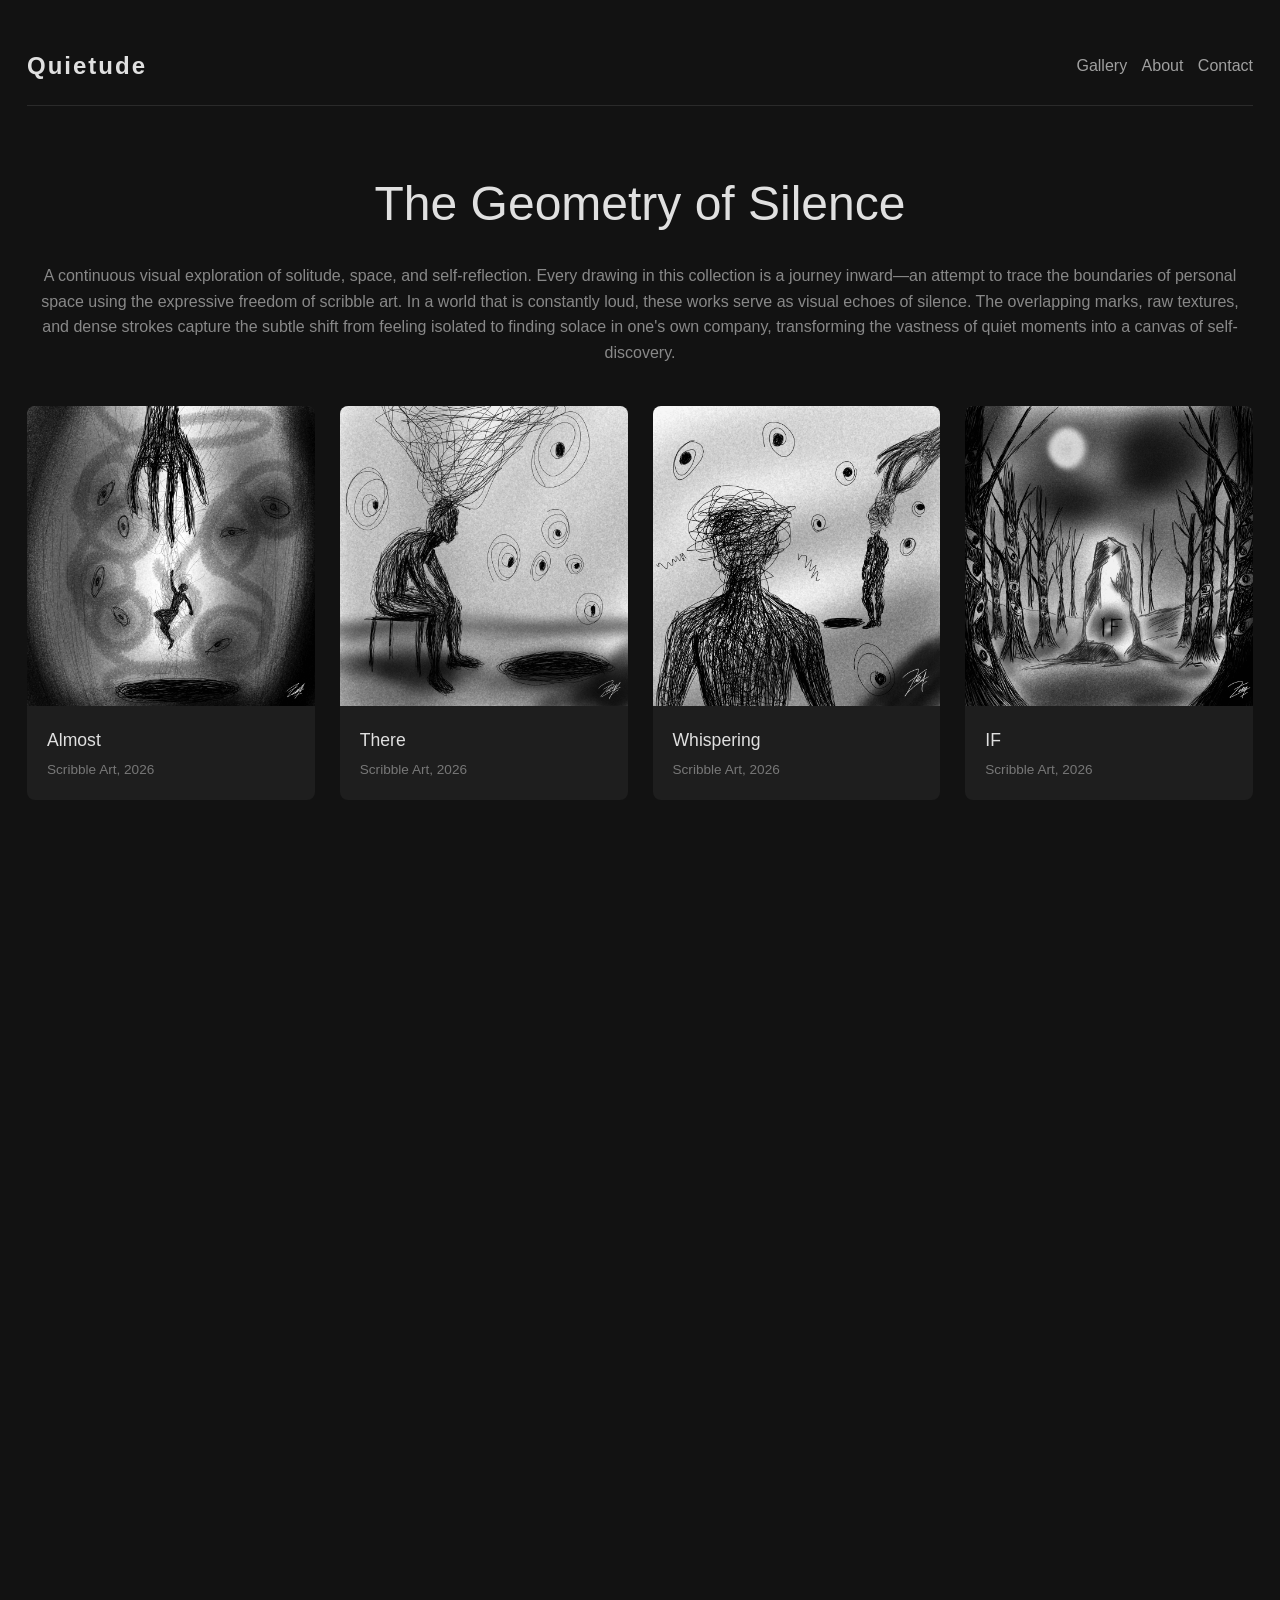
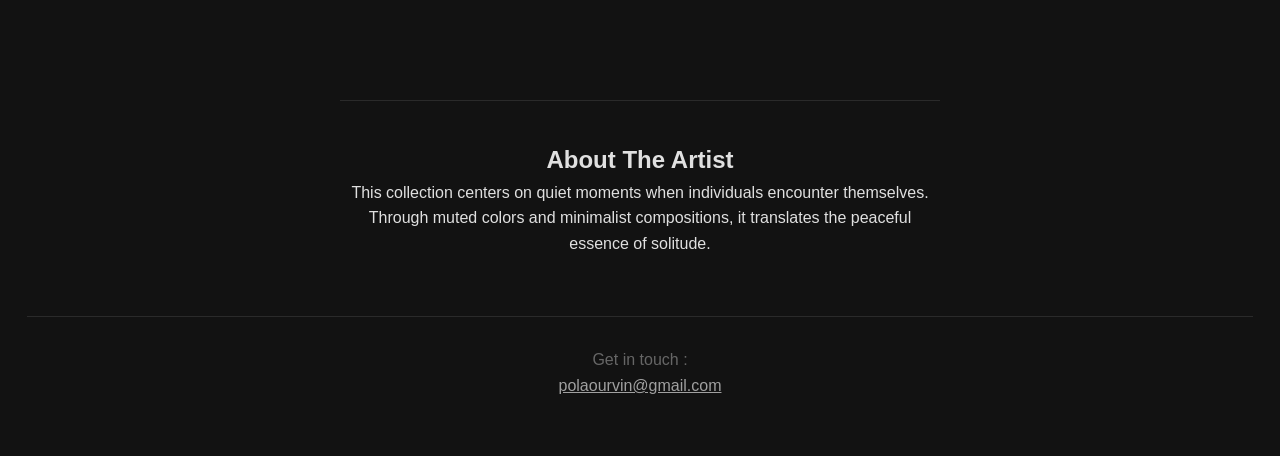
==== index.html @ fce466bd "Add files via upload" ====
<!DOCTYPE html>
<html lang="id">
<head>
  <meta charset="UTF-8">
  <meta name="viewport" content="width=device-width, initial-scale=1.0">
  <title>Portofolio Seni - Menyendiri</title>
  <link rel="stylesheet" href="style.css">
</head>
<body>

  <header>
    <h1 class="logo">Quietude</h1>
    <nav>
      <a href="#gallery">Gallery</a>
      <a href="#about">About</a>
      <a href="#contact">Contact</a>
    </nav>
  </header>

  <section class="hero">
    <h2>The Geometry of Silence</h2>
    <p> A continuous visual exploration of solitude, space, and self-reflection.
      Every drawing in this collection is a journey inward—an attempt to trace the boundaries of personal space using the expressive freedom of scribble art.
      In a world that is constantly loud, these works serve as visual echoes of silence.
      The overlapping marks, raw textures, and dense strokes capture the subtle shift from feeling isolated to finding solace in one's own company, transforming the vastness of quiet moments into a canvas of self-discovery.</p>
  </section>

  <main id="gallery" class="gallery-container">
    <div class="card">
      <img src="art01.png" alt="Lukisan Keheningan 1">
      <div class="card-info">
        <h3>Almost</h3>
        <p>Scribble Art, 2026</p>
      </div>
    </div>

    <div class="card">
      <img src="art02.png" alt="Lukisan Keheningan 2">
      <div class="card-info">
        <h3>There</h3>
        <p>Scribble Art, 2026</p>
      </div>
    </div>

    <div class="card">
      <img src="art03.png" alt="Lukisan Keheningan 3">
      <div class="card-info">
        <h3>Whispering</h3>
        <p>Scribble Art, 2026</p>
      </div>
    </div>

    <div class="card">
      <img src="art04.png" alt="Lukisan Keheningan 3">
      <div class="card-info">
        <h3>IF</h3>
        <p>Scribble Art, 2026</p>
      </div>
    </div>

    <div class="card">
      <img src="art05.png" alt="Lukisan Keheningan 3">
      <div class="card-info">
        <h3>Lone Wolf</h3>
        <p>Scribble Art, 2026</p>
      </div>
    </div>

    <div class="card">
      <img src="art06.png" alt="Lukisan Keheningan 3">
      <div class="card-info">
        <h3>The Lonely Fortress</h3>
        <p>Scribble Art, 2026</p>
      </div>
    </div>

    <div class="card">
      <img src="art07.png" alt="Lukisan Keheningan 3">
      <div class="card-info">
        <h3>Reflection</h3>
        <p>Scribble Art, 2026</p>
      </div>
    </div>

    <div class="card">
      <img src="art08.png" alt="Lukisan Keheningan 3">
      <div class="card-info">
        <h3>The Unspoken Key</h3>
        <p>Scribble Art, 2026</p>
      </div>
    </div>

    <div class="card">
      <img src="art09.png" alt="Lukisan Keheningan 3">
      <div class="card-info">
        <h3>Hold It</h3>
        <p>Scribble Art, 2026</p>
      </div>
    </div>

    <div class="card">
      <img src="art10.png" alt="Lukisan Keheningan 3">
      <div class="card-info">
        <h3>The Inner Monolith</h3>
        <p>Scribble Art, 2026</p>
      </div>
    </div>

    <div class="card">
      <img src="art11.png" alt="Lukisan Keheningan 3">
      <div class="card-info">
        <h3>The Rooted Isolation</h3>
        <p>Scribble Art, 2026</p>
      </div>
    </div>
  </main>

  <section id="about" class="about-section">
    <h2>About The Artist</h2>
    <p> This collection centers on quiet moments when individuals encounter themselves. 
      Through muted colors and minimalist compositions, it translates the peaceful essence of solitude.</p>
  </section>

  <footer id="contact">
    <p>Get in touch :</p>
    <a href="mailto:polaourvin@gmail.com" class="contact-link">polaourvin@gmail.com</a>
  </footer>
  
  <!-- Hubungkan berkas JavaScript di sini -->
  <script src="./script.js"></script>

  
</body>
</html>
---- style.css ----
/* Reset & Pengaturan Dasar (Tema Dark Mode / Menyendiri) */
* {
  margin: 0;
  padding: 0;
  box-sizing: border-box;
}

body {
  font-family: 'Segoe UI', Tahoma, Geneva, Verdana, sans-serif;
  background-color: #121212;
  color: #e0e0e0;
  line-height: 1.6;
  padding: 27px;
}

/* Header & Navigasi */
header {
  display: flex;
  justify-content: space-between;
  align-items: center;
  padding: 20px 0;
  border-bottom: 1px solid #2a2a2a;
}

.logo {
  font-size: 1.5rem;
  font-weight: 600;
  letter-spacing: 2px;
}

nav a {
  color: #a0a0a0;
  text-decoration: none;
  margin-left: 10px;
  transition: color 0.3s;
}

nav a:hover {
  color: #ffffff;
}

/* Hero Section */
.hero {
  text-align: center;
  margin: 60px 0 40px;
}

.hero h2 {
  font-size: 3rem;
  font-weight: 500;
  margin-bottom: 20px;
}

.hero p {
  color: #888888;
}

/* Tata Letak Galeri (Responsif Grid) */
.gallery-container {
  display: grid;
  grid-template-columns: repeat(auto-fit, minmax(280px, 1fr));
  gap: 25px;
  margin-bottom: 60px;
}

.card {
  background-color: #1e1e1e;
  border-radius: 8px;
  overflow: hidden;
  transition: transform 0.3s ease, box-shadow 0.3s ease;
}

.card:hover {
  transform: translateY(-5px);
  box-shadow: 0 10px 20px rgba(0, 0, 0, 0.5);
}

.card img {
  width: 100%;
  height: 300px;
  object-fit: cover;
  display: block;
}

.card-info {
  padding: 20px;
}

.card-info h3 {
  font-size: 1.1rem;
  font-weight: 400;
}

.card-info p {
  font-size: 0.85rem;
  color: #777777;
  margin-top: 5px;
}

/* Tentang Seniman & Footer */
.about-section {
  max-width: 600px;
  margin: 0 auto 60px;
  text-align: center;
  border-top: 1px solid #2a2a2a;
  padding-top: 40px;
}

footer {
  text-align: center;
  padding: 30px 0;
  color: #666666;
  border-top: 1px solid #2a2a2a;
}

.contact-link {
  color: #a0a0a0;
  text-decoration: underline;
}

/* Efek Transisi Animasi untuk Kartu Galeri */
.card {
  opacity: 0;
  transform: translateY(30px);
  transition: opacity 0.8s ease-out, transform 0.8s ease-out;
}

/* Status saat kartu masuk ke area layar HP */
.card.show {
  opacity: 1;
  transform: translateY(0);
}
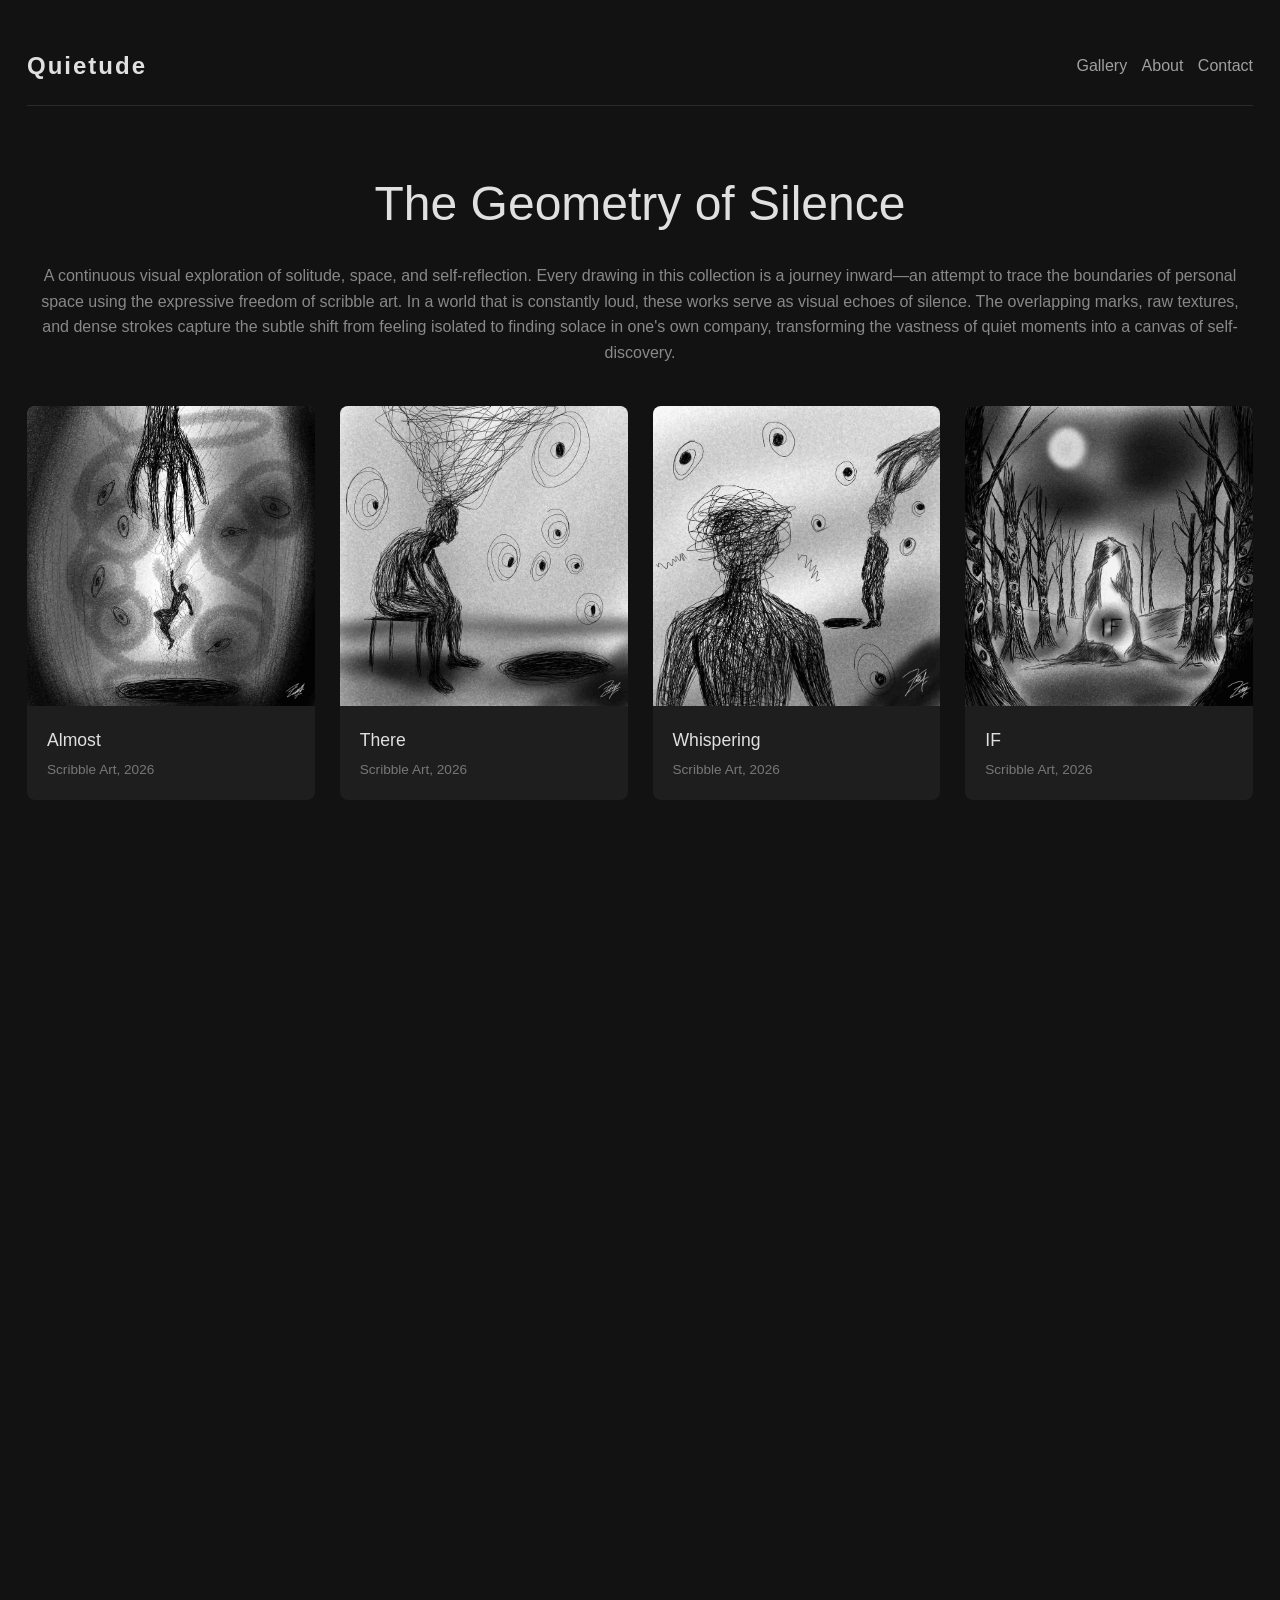
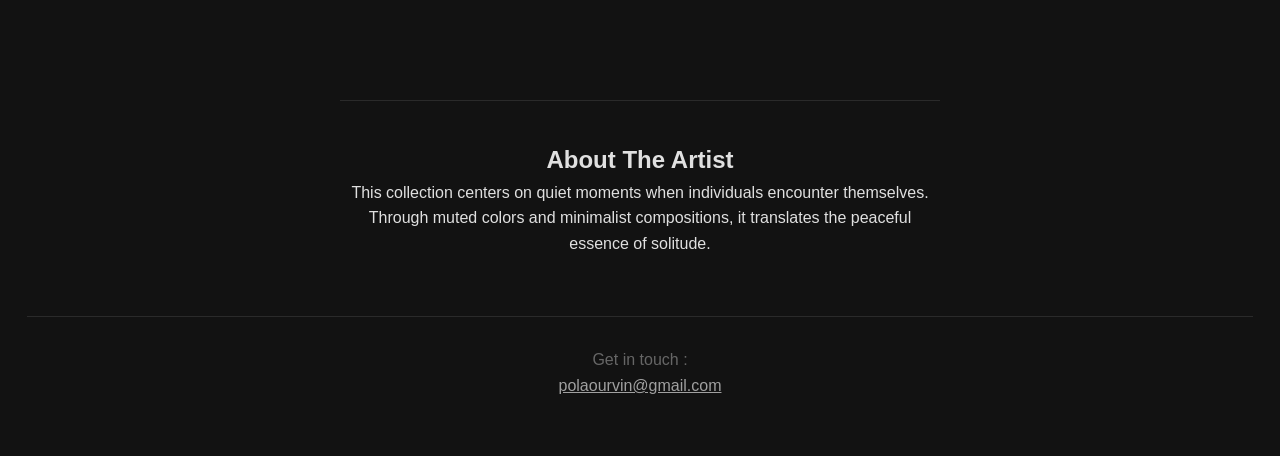
==== commit 00407ef5: "Add files via upload" ====
--- a/index.html
+++ b/index.html
@@ -27,7 +27,7 @@
 
   <main id="gallery" class="gallery-container">
     <div class="card">
-      <img src="art01.png" alt="Lukisan Keheningan 1">
+      <img src="art01.jpg" alt="Lukisan Keheningan 1">
       <div class="card-info">
         <h3>Almost</h3>
         <p>Scribble Art, 2026</p>
@@ -35,7 +35,7 @@
     </div>
 
     <div class="card">
-      <img src="art02.png" alt="Lukisan Keheningan 2">
+      <img src="art02.jpg" alt="Lukisan Keheningan 2">
       <div class="card-info">
         <h3>There</h3>
         <p>Scribble Art, 2026</p>
@@ -43,7 +43,7 @@
     </div>
 
     <div class="card">
-      <img src="art03.png" alt="Lukisan Keheningan 3">
+      <img src="art03.jpg" alt="Lukisan Keheningan 3">
       <div class="card-info">
         <h3>Whispering</h3>
         <p>Scribble Art, 2026</p>
@@ -51,7 +51,7 @@
     </div>
 
     <div class="card">
-      <img src="art04.png" alt="Lukisan Keheningan 3">
+      <img src="art04.jpg" alt="Lukisan Keheningan 3">
       <div class="card-info">
         <h3>IF</h3>
         <p>Scribble Art, 2026</p>
@@ -59,7 +59,7 @@
     </div>
 
     <div class="card">
-      <img src="art05.png" alt="Lukisan Keheningan 3">
+      <img src="art05.jpg" alt="Lukisan Keheningan 3">
       <div class="card-info">
         <h3>Lone Wolf</h3>
         <p>Scribble Art, 2026</p>
@@ -67,7 +67,7 @@
     </div>
 
     <div class="card">
-      <img src="art06.png" alt="Lukisan Keheningan 3">
+      <img src="art06.jpg" alt="Lukisan Keheningan 3">
       <div class="card-info">
         <h3>The Lonely Fortress</h3>
         <p>Scribble Art, 2026</p>
@@ -75,7 +75,7 @@
     </div>
 
     <div class="card">
-      <img src="art07.png" alt="Lukisan Keheningan 3">
+      <img src="art07.jpg" alt="Lukisan Keheningan 3">
       <div class="card-info">
         <h3>Reflection</h3>
         <p>Scribble Art, 2026</p>
@@ -83,7 +83,7 @@
     </div>
 
     <div class="card">
-      <img src="art08.png" alt="Lukisan Keheningan 3">
+      <img src="art08.jpg" alt="Lukisan Keheningan 3">
       <div class="card-info">
         <h3>The Unspoken Key</h3>
         <p>Scribble Art, 2026</p>
@@ -91,7 +91,7 @@
     </div>
 
     <div class="card">
-      <img src="art09.png" alt="Lukisan Keheningan 3">
+      <img src="art09.jpg" alt="Lukisan Keheningan 3">
       <div class="card-info">
         <h3>Hold It</h3>
         <p>Scribble Art, 2026</p>
@@ -99,7 +99,7 @@
     </div>
 
     <div class="card">
-      <img src="art10.png" alt="Lukisan Keheningan 3">
+      <img src="art10.jpg" alt="Lukisan Keheningan 3">
       <div class="card-info">
         <h3>The Inner Monolith</h3>
         <p>Scribble Art, 2026</p>
@@ -107,7 +107,7 @@
     </div>
 
     <div class="card">
-      <img src="art11.png" alt="Lukisan Keheningan 3">
+      <img src="art11.jpg" alt="Lukisan Keheningan 3">
       <div class="card-info">
         <h3>The Rooted Isolation</h3>
         <p>Scribble Art, 2026</p>
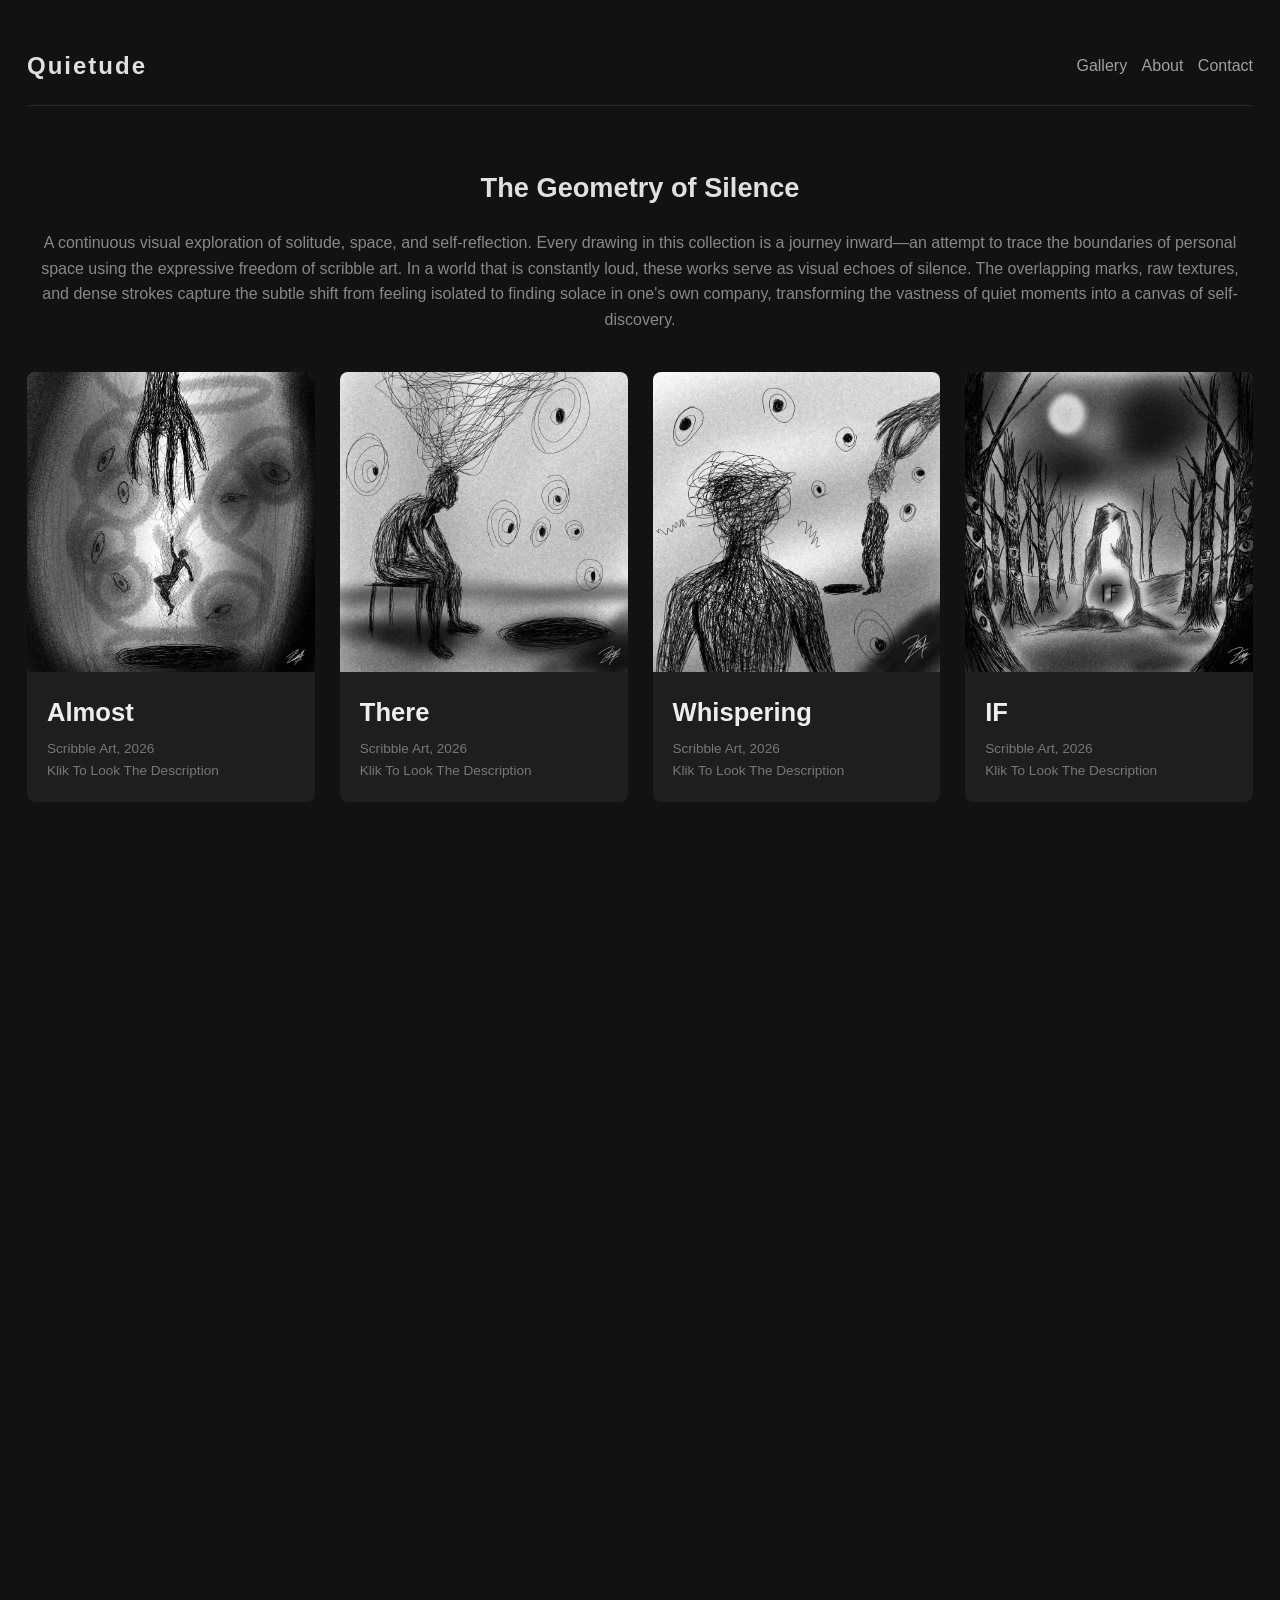
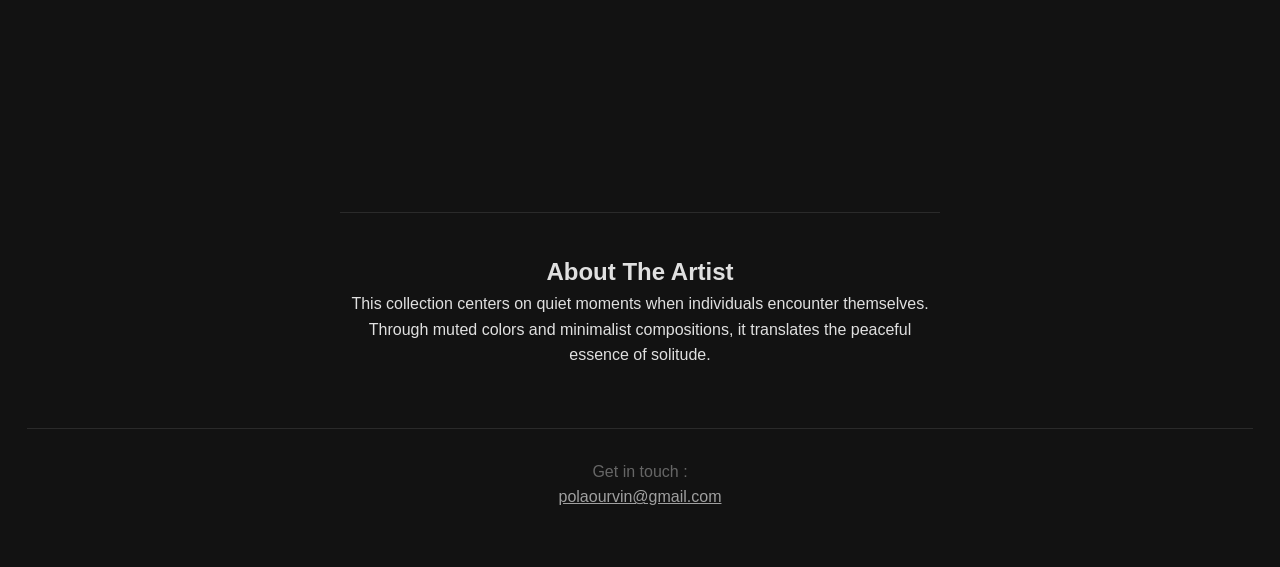
==== commit 494bc8f0: "Add files via upload" ====
--- a/index.html
+++ b/index.html
@@ -26,93 +26,104 @@
   </section>
 
   <main id="gallery" class="gallery-container">
-    <div class="card">
+    <a href="detail.html?id=1" class="card">
       <img src="art01.jpg" alt="Lukisan Keheningan 1">
       <div class="card-info">
         <h3>Almost</h3>
         <p>Scribble Art, 2026</p>
+        <h4>Klik To Look The Description</h4>
       </div>
-    </div>
+    </a>
 
-    <div class="card">
+    <a href="detail.html?id=2" class="card">
       <img src="art02.jpg" alt="Lukisan Keheningan 2">
       <div class="card-info">
         <h3>There</h3>
         <p>Scribble Art, 2026</p>
+        <h4>Klik To Look The Description</h4>
       </div>
-    </div>
+    </a>
 
-    <div class="card">
+    <a href="detail.html?id=3" class="card">
       <img src="art03.jpg" alt="Lukisan Keheningan 3">
       <div class="card-info">
         <h3>Whispering</h3>
         <p>Scribble Art, 2026</p>
+        <h4>Klik To Look The Description</h4>
       </div>
-    </div>
+    </>
 
-    <div class="card">
+    <a href="detail.html?id=4" class="card">
       <img src="art04.jpg" alt="Lukisan Keheningan 3">
       <div class="card-info">
         <h3>IF</h3>
         <p>Scribble Art, 2026</p>
+        <h4>Klik To Look The Description</h4>
       </div>
-    </div>
+    </a>
 
-    <div class="card">
+    <a href="detail.html?id=5" class="card">
       <img src="art05.jpg" alt="Lukisan Keheningan 3">
       <div class="card-info">
         <h3>Lone Wolf</h3>
         <p>Scribble Art, 2026</p>
+        <h4>Klik To Look The Description</h4>
       </div>
-    </div>
+    </a>
 
-    <div class="card">
+    <a href="detail.html?id=6" class="card">
       <img src="art06.jpg" alt="Lukisan Keheningan 3">
       <div class="card-info">
         <h3>The Lonely Fortress</h3>
         <p>Scribble Art, 2026</p>
+        <h4>Klik To Look The Description</h4>
       </div>
-    </div>
+    </a>
 
-    <div class="card">
+    <a href="detail.html?id=7" class="card">
       <img src="art07.jpg" alt="Lukisan Keheningan 3">
       <div class="card-info">
         <h3>Reflection</h3>
         <p>Scribble Art, 2026</p>
+        <h4>Klik To Look The Description</h4>
       </div>
-    </div>
+    </a>
 
-    <div class="card">
+    <a href="detail.html?id=8" class="card">
       <img src="art08.jpg" alt="Lukisan Keheningan 3">
       <div class="card-info">
         <h3>The Unspoken Key</h3>
         <p>Scribble Art, 2026</p>
+        <h4>Klik To Look The Description</h4>
       </div>
-    </div>
+    </a>
 
-    <div class="card">
+    <a href="detail.html?id=9" class="card">
       <img src="art09.jpg" alt="Lukisan Keheningan 3">
       <div class="card-info">
         <h3>Hold It</h3>
         <p>Scribble Art, 2026</p>
+        <h4>Klik To Look The Description</h4>
       </div>
-    </div>
+    </a>
 
-    <div class="card">
+    <a href="detail.html?id=10" class="card">
       <img src="art10.jpg" alt="Lukisan Keheningan 3">
       <div class="card-info">
         <h3>The Inner Monolith</h3>
         <p>Scribble Art, 2026</p>
+        <h4>Klik To Look The Description</h4>
       </div>
-    </div>
+    </a>
 
-    <div class="card">
+    <a href="detail.html?id=11" class="card">
       <img src="art11.jpg" alt="Lukisan Keheningan 3">
       <div class="card-info">
         <h3>The Rooted Isolation</h3>
         <p>Scribble Art, 2026</p>
+        <h4>Klik To Look The Description</h4>
       </div>
-    </div>
+    </a>
   </main>
 
   <section id="about" class="about-section">
--- a/style.css
+++ b/style.css
@@ -46,8 +46,8 @@
 }
 
 .hero h2 {
-  font-size: 3rem;
-  font-weight: 500;
+  font-size: 1.7rem;
+  font-weight: 3000;
   margin-bottom: 20px;
 }
 
@@ -87,8 +87,15 @@
 }
 
 .card-info h3 {
-  font-size: 1.1rem;
-  font-weight: 400;
+  color: #eeeeef;
+  font-size: 1.6rem;
+  font-weight: 800;
+}
+
+.card-info h4 {
+  color: #777777;
+  font-size: 0.85rem;
+  font-weight: 500;
 }
 
 .card-info p {
@@ -96,6 +103,21 @@
   color: #777777;
   margin-top: 5px;
 }
+
+
+/* Menghilangkan garis bawah pada kartu galeri */
+a.card, .card {
+  text-decoration: none; /* Menghilangkan garis bawah */
+}
+
+/* Memastikan teks di dalam kartu juga tidak memiliki garis bawah */
+.card-info h3, 
+.card-info p {
+  text-decoration: none;
+}
+
+
+
 
 /* Tentang Seniman & Footer */
 .about-section {
@@ -130,3 +152,87 @@
   opacity: 1;
   transform: translateY(0);
 }
+
+/* ==========================================
+   STYLE KHUSUS HALAMAN DETAIL (detail.html)
+   ========================================== */
+
+.detail-container {
+  max-width: 1000px;
+  margin: 40px auto;
+  padding: 0 20px;
+}
+
+/* Tombol Kembali ke Galeri */
+.back-link {
+  display: inline-block;
+  color: #888;
+  text-decoration: none;
+  font-size: 0.9rem;
+  margin-bottom: 30px;
+  transition: color 0.3s ease;
+}
+
+.back-link:hover {
+  color: #fff;
+}
+
+/* Layout Dua Kolom (Gambar & Penjelasan) */
+.detail-content {
+  display: grid;
+  grid-template-columns: 1fr 1fr;
+  gap: 40px;
+  align-items: start;
+}
+
+/* Tampilan Gambar */
+.art-preview img {
+  width: 100%;
+  height: auto;
+  border-radius: 8px;
+  box-shadow: 0 10px 30px rgba(0, 0, 0, 0.5);
+  display: block;
+}
+
+/* Tampilan Teks / Deskripsi */
+.art-details h2 {
+  font-size: 2.2rem;
+  font-weight: 300;
+  letter-spacing: 1px;
+  margin-bottom: 8px;
+  color: #fff;
+}
+
+.art-meta {
+  color: #777;
+  font-size: 0.9rem;
+  margin-bottom: 20px;
+}
+
+/* Garis Pembatas Tipis */
+.divider {
+  width: 100%;
+  height: 1px;
+  background-color: #333;
+  margin-bottom: 25px;
+}
+
+.art-description {
+  color: #ccc;
+  line-height: 1.8;
+  font-size: 1rem;
+  font-weight: 300;
+  letter-spacing: 0.3px;
+}
+
+/* Responsif untuk Layar HP / Tablet */
+@media (max-width: 768px) {
+  .detail-content {
+    grid-template-columns: 1fr; /* Jadi 1 kolom bertumpuk di HP */
+    gap: 25px;
+  }
+
+  .art-details h2 {
+    font-size: 1.8rem;
+  }
+}
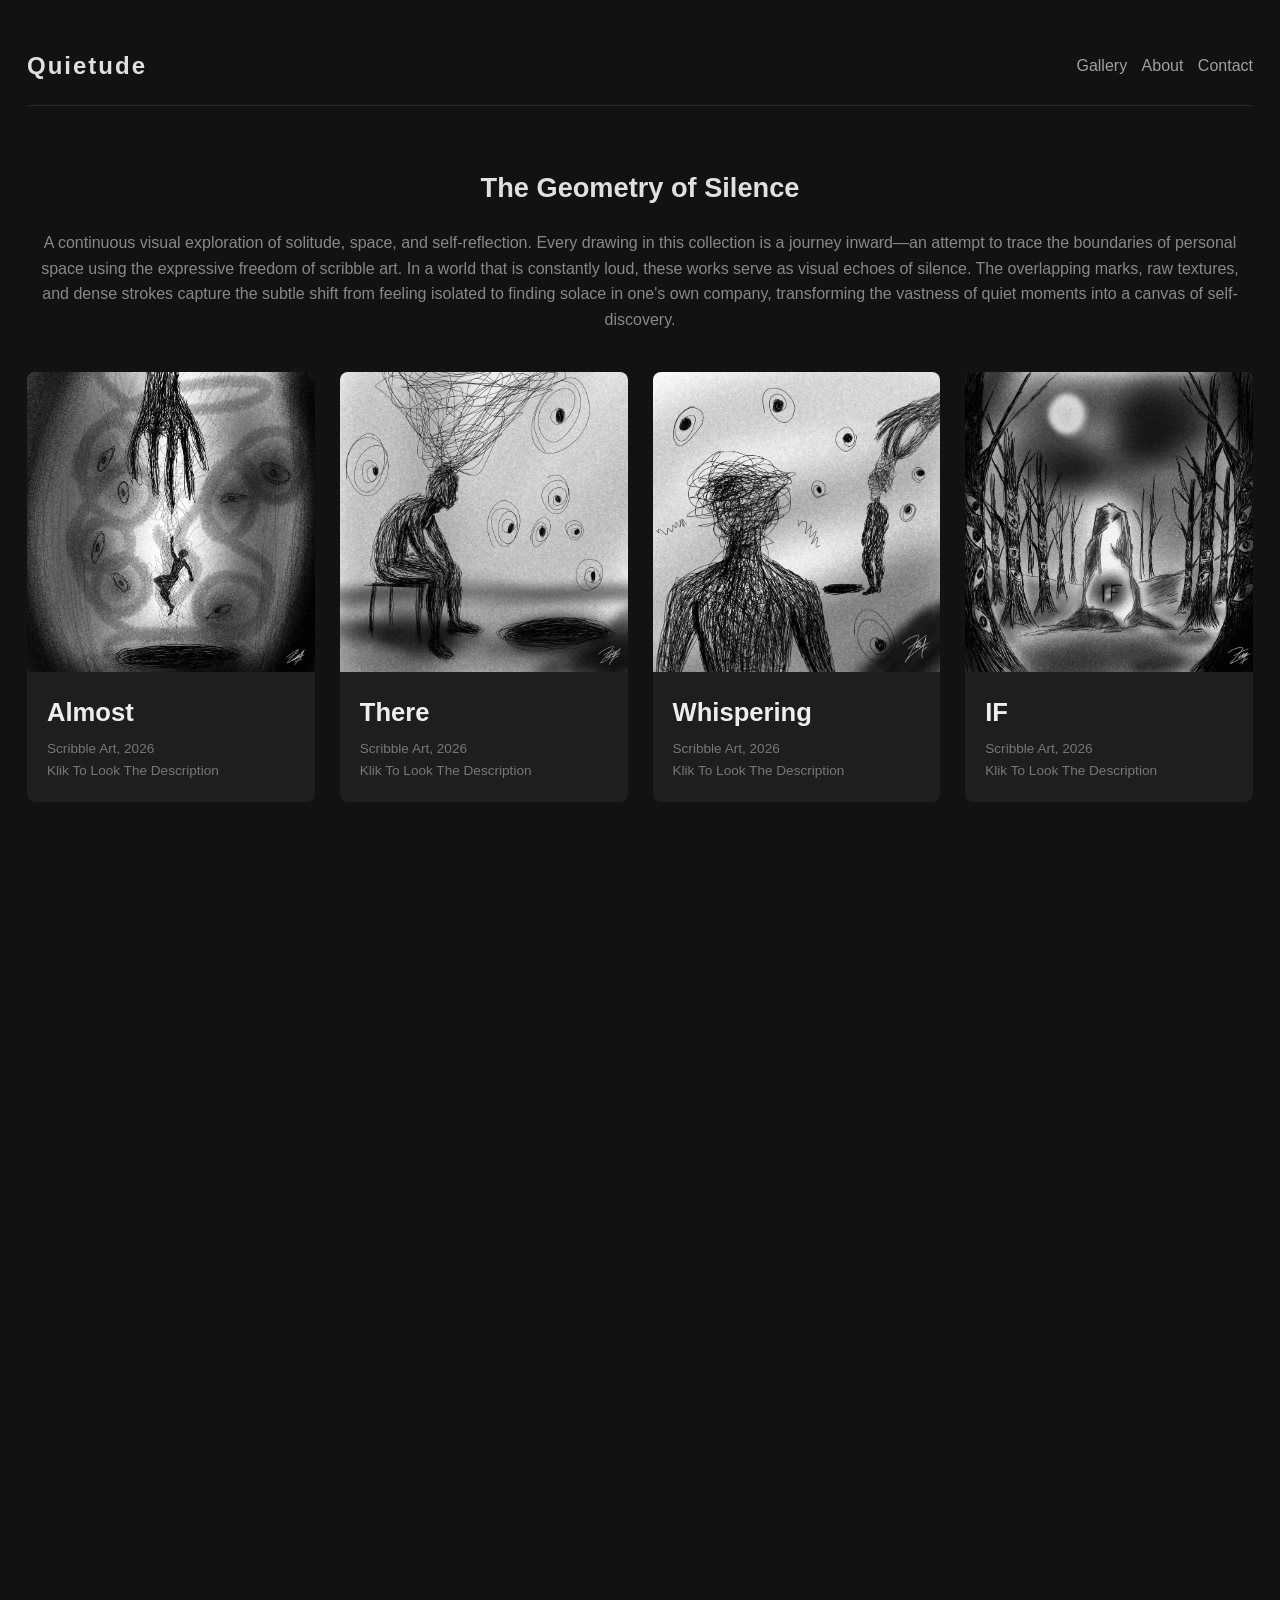
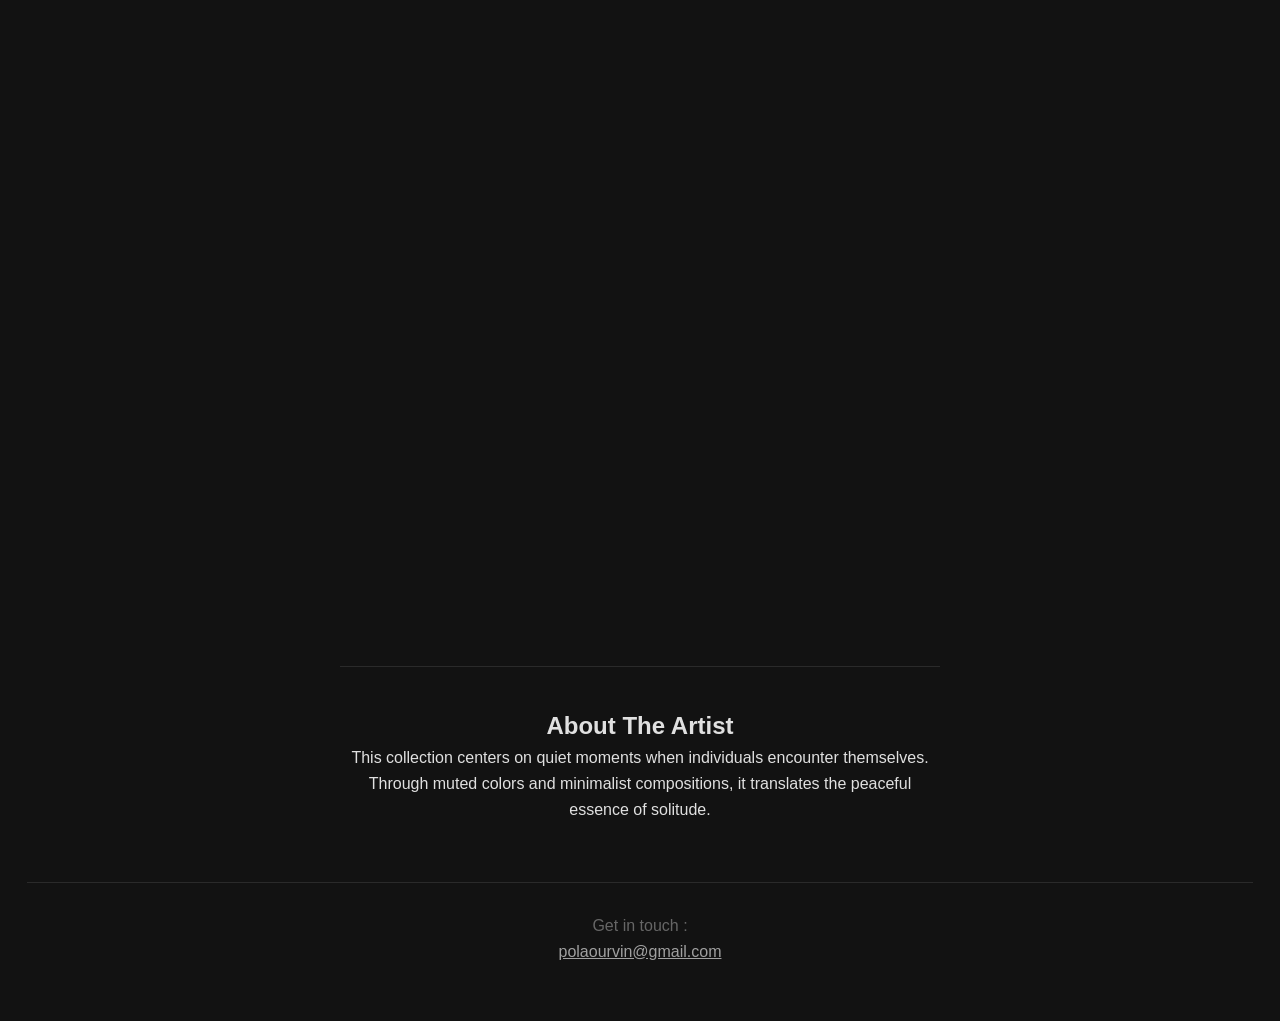
==== commit 45088160: "Update index.html" ====
--- a/index.html
+++ b/index.html
@@ -124,6 +124,24 @@
         <h4>Klik To Look The Description</h4>
       </div>
     </a>
+
+      <a href="detail.html?id=12" class="card">
+      <img src="art12.jpg" alt="Lukisan Keheningan 3">
+      <div class="card-info">
+        <h3>The Stand Monolith</h3>
+        <p>Scribble Art, 2026</p>
+        <h4>Klik To Look The Description</h4>
+      </div>
+      </a>
+
+      <a href="detail.html?id=13" class="card">
+        <img src="art13.jpg" alt="Lukisan Keheningan">
+        <div class="card-info">
+          <h3>Breathe</h3>
+          <p>Scribe Art, 2026</p>
+          <h4>Klik To Look The Description</h4>
+        </div>
+      </a>
   </main>
 
   <section id="about" class="about-section">
